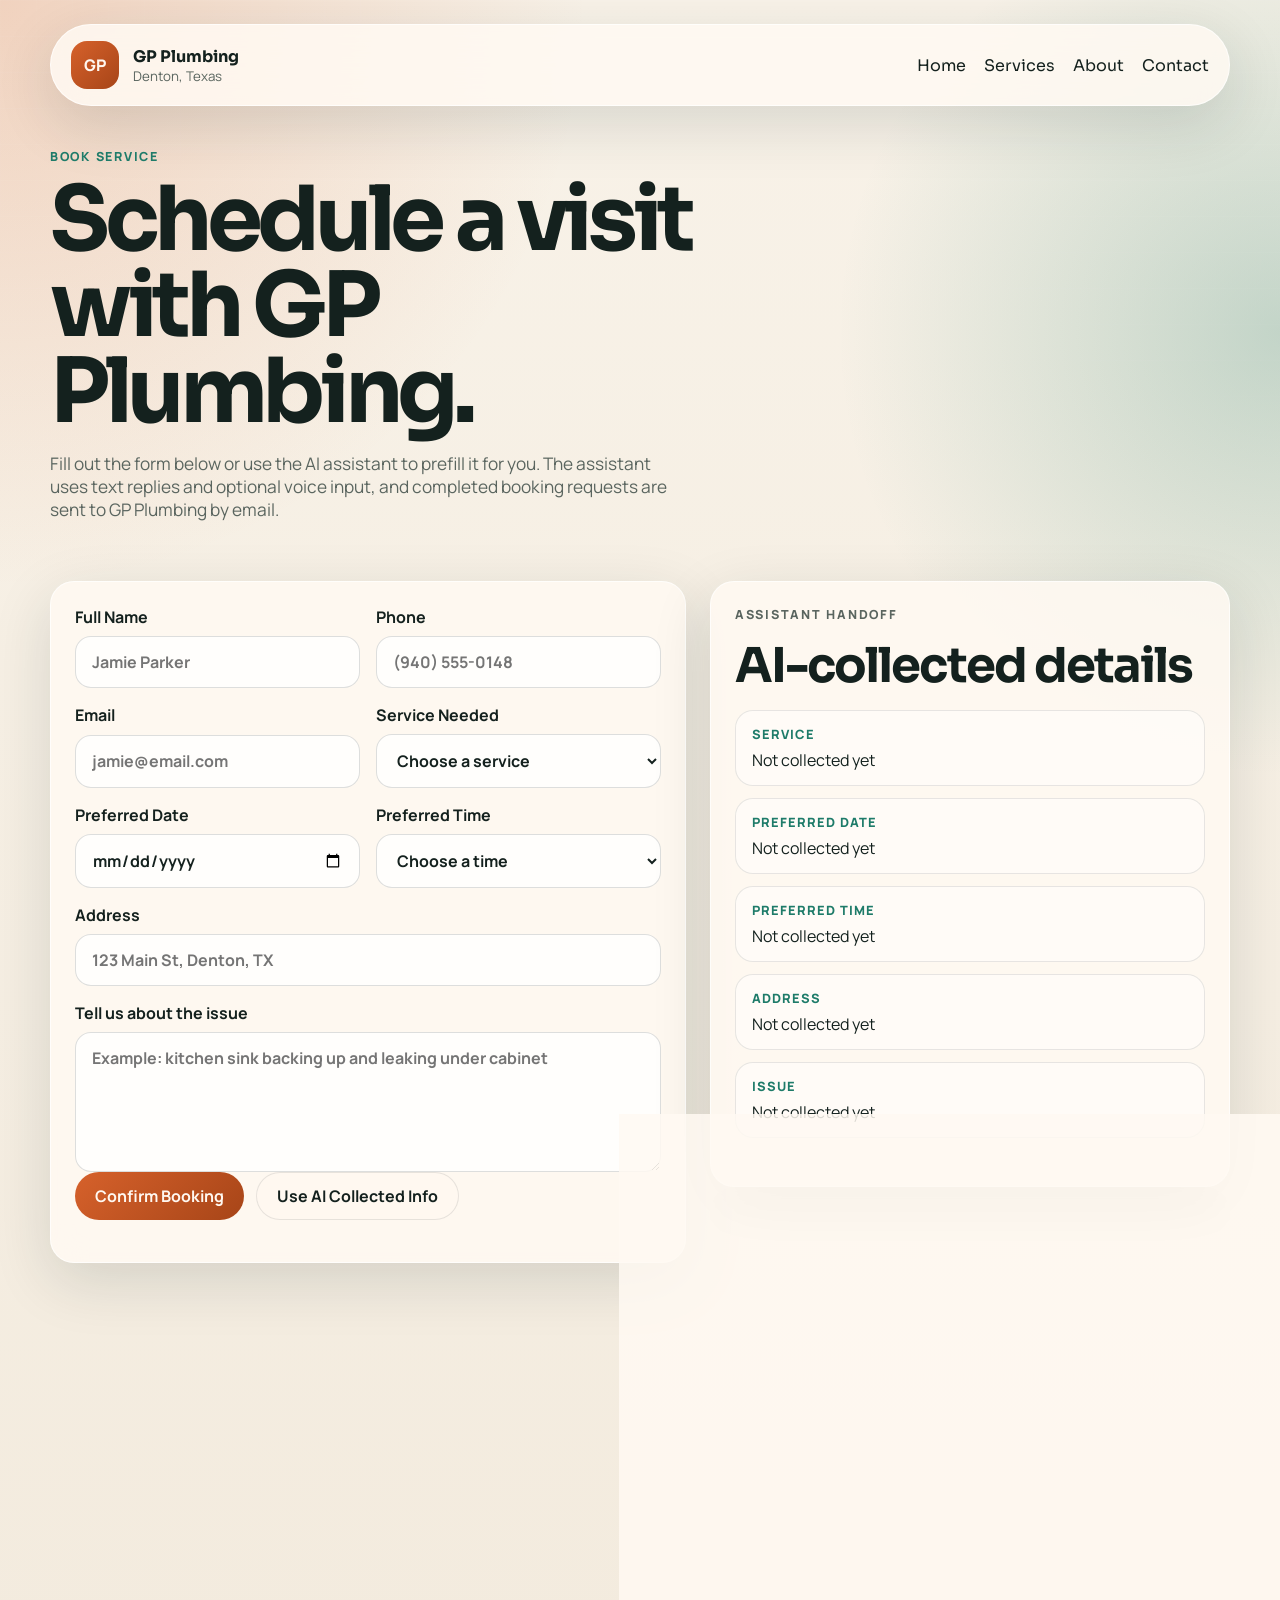
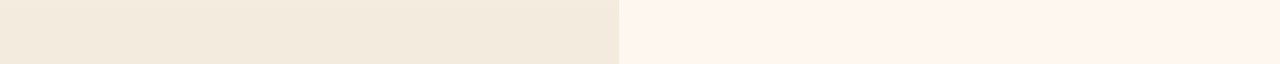
==== booking.html @ 114e571b "Add files via upload" ====
<!DOCTYPE html>
<html lang="en">
  <head>
    <meta charset="UTF-8" />
    <meta name="viewport" content="width=device-width, initial-scale=1.0" />
    <title>Book Plumbing Service | GP Plumbing</title>
    <meta
      name="description"
      content="Book plumbing service with GP Plumbing in Denton, Texas. Use our online scheduling form or the AI assistant."
    />
    <link rel="preconnect" href="https://fonts.googleapis.com" />
    <link rel="preconnect" href="https://fonts.gstatic.com" crossorigin />
    <link
      href="https://fonts.googleapis.com/css2?family=Manrope:wght@400;500;700;800&family=Sora:wght@400;600;700;800&display=swap"
      rel="stylesheet"
    />
    <link rel="stylesheet" href="styles.css" />
  </head>
  <body data-page="booking">
    <div class="site-shell">
      <header class="topbar">
        <a class="brand" href="index.html" aria-label="GP Plumbing home">
          <span class="brand-mark">GP</span>
          <span>
            <strong>GP Plumbing</strong>
            <small>Denton, Texas</small>
          </span>
        </a>

        <nav class="nav">
          <a href="index.html">Home</a>
          <a href="services.html">Services</a>
          <a href="about.html">About</a>
          <a href="contact.html">Contact</a>
        </nav>
      </header>

      <main>
        <section class="page-hero reveal">
          <p class="eyebrow">Book Service</p>
          <h1>Schedule a visit with GP Plumbing.</h1>
          <p class="hero-text">
            Fill out the form below or use the AI assistant to prefill it for
            you. The assistant uses text replies and optional voice input, and
            completed booking requests are sent to GP Plumbing by email.
          </p>
        </section>

        <section class="booking-layout">
          <form id="bookingForm" class="booking-form reveal delay-1">
            <input type="hidden" name="_subject" value="New GP Plumbing booking request" />
            <input type="hidden" name="_template" value="table" />
            <input type="hidden" name="_captcha" value="true" />
            <input type="hidden" name="_url" value="GP Plumbing booking page" />
            <div class="field-grid">
              <label>
                Full Name
                <input type="text" name="name" placeholder="Jamie Parker" required />
              </label>
              <label>
                Phone
                <input type="tel" name="phone" placeholder="(940) 555-0148" required />
              </label>
              <label>
                Email
                <input type="email" name="email" placeholder="jamie@email.com" required />
              </label>
              <label>
                Service Needed
                <select name="service" required>
                  <option value="">Choose a service</option>
                  <option>Leak Repair</option>
                  <option>Drain Cleaning</option>
                  <option>Water Heater Service</option>
                  <option>Fixture Installation</option>
                  <option>Emergency Plumbing</option>
                  <option>General Inspection</option>
                </select>
              </label>
              <label>
                Preferred Date
                <input type="date" name="date" required />
              </label>
              <label>
                Preferred Time
                <select name="time" required>
                  <option value="">Choose a time</option>
                  <option>8:00 AM - 10:00 AM</option>
                  <option>10:00 AM - 12:00 PM</option>
                  <option>12:00 PM - 2:00 PM</option>
                  <option>2:00 PM - 4:00 PM</option>
                  <option>4:00 PM - 6:00 PM</option>
                </select>
              </label>
              <label class="field-wide">
                Address
                <input
                  type="text"
                  name="address"
                  placeholder="123 Main St, Denton, TX"
                  required
                />
              </label>
              <label class="field-wide">
                Tell us about the issue
                <textarea
                  name="details"
                  rows="5"
                  placeholder="Example: kitchen sink backing up and leaking under cabinet"
                  required
                ></textarea>
              </label>
            </div>

            <div class="form-actions">
              <button type="submit" class="button">Confirm Booking</button>
              <button
                type="button"
                id="applyAssistantBooking"
                class="button button-secondary"
              >
                Use AI Collected Info
              </button>
            </div>

            <p id="bookingStatus" class="form-status" aria-live="polite"></p>
          </form>

          <aside class="side-stack reveal delay-2">
            <section class="side-card">
              <p class="eyebrow">Assistant Handoff</p>
              <h2>AI-collected details</h2>
              <dl id="bookingPreview" class="preview-list"></dl>
            </section>

            <section class="side-card">
              <p class="eyebrow">What Happens Next</p>
              <h2>Booking requests go straight to email.</h2>
              <div class="saved-bookings">
                <article class="saved-booking-item">
                  <div>
                    <strong>Email delivery</strong>
                    <p>
                      Each completed appointment request is sent to
                      satvikreddymedikonda@gmail.com.
                    </p>
                  </div>
                </article>
                <article class="saved-booking-item">
                  <div>
                    <strong>First-time setup</strong>
                    <p>
                      FormSubmit requires one email confirmation before live
                      bookings start delivering from the published site.
                    </p>
                  </div>
                </article>
              </div>
            </section>
          </aside>
        </section>
      </main>
    </div>

    <script src="app.js"></script>
  </body>
</html>
---- styles.css ----
:root {
  --bg: #f5efe4;
  --bg-deep: #122d2b;
  --panel: rgba(255, 250, 242, 0.85);
  --panel-strong: #fffaf2;
  --text: #14211e;
  --muted: #5a655f;
  --line: rgba(20, 33, 30, 0.1);
  --brand: #d6612b;
  --brand-deep: #a74518;
  --accent: #1e7b69;
  --shadow: 0 18px 60px rgba(18, 45, 43, 0.14);
  --radius: 24px;
}

* {
  box-sizing: border-box;
}

html {
  scroll-behavior: smooth;
}

body {
  margin: 0;
  min-height: 100vh;
  font-family: "Manrope", sans-serif;
  color: var(--text);
  background:
    radial-gradient(circle at top left, rgba(214, 97, 43, 0.22), transparent 28%),
    radial-gradient(circle at right 20%, rgba(30, 123, 105, 0.24), transparent 24%),
    linear-gradient(180deg, #f8f2e8 0%, #f3ebde 100%);
}

body::before {
  content: "";
  position: fixed;
  inset: 0;
  pointer-events: none;
  background-image: linear-gradient(rgba(255, 255, 255, 0.12) 1px, transparent 1px),
    linear-gradient(90deg, rgba(255, 255, 255, 0.08) 1px, transparent 1px);
  background-size: 36px 36px;
  mask-image: linear-gradient(180deg, rgba(0, 0, 0, 0.35), transparent 85%);
}

.site-shell {
  width: min(1180px, calc(100% - 32px));
  margin: 0 auto;
  padding: 24px 0 48px;
}

.topbar,
.footer,
.trust-strip,
.service-card,
.assistant-panel,
.booking-preview,
.panel,
.checklist,
.booking-form,
.side-card,
.metric-card,
.status-card {
  backdrop-filter: blur(16px);
  background: var(--panel);
  border: 1px solid rgba(255, 255, 255, 0.65);
  box-shadow: var(--shadow);
}

.topbar,
.footer {
  display: flex;
  align-items: center;
  justify-content: space-between;
  gap: 20px;
  padding: 16px 20px;
  border-radius: 999px;
}

.brand {
  display: inline-flex;
  align-items: center;
  gap: 14px;
  color: inherit;
  text-decoration: none;
}

.brand strong,
.nav a,
h1,
h2,
h3 {
  font-family: "Sora", sans-serif;
}

.brand span {
  display: grid;
}

.brand small {
  color: var(--muted);
}

.brand-mark {
  display: grid;
  place-items: center;
  width: 48px;
  height: 48px;
  border-radius: 16px;
  font-weight: 800;
  color: #fff7ef;
  background: linear-gradient(135deg, var(--brand), var(--brand-deep));
}

.nav {
  display: flex;
  align-items: center;
  gap: 18px;
  flex-wrap: wrap;
}

.nav a {
  color: var(--text);
  text-decoration: none;
}

.button {
  display: inline-flex;
  align-items: center;
  justify-content: center;
  gap: 8px;
  min-height: 48px;
  padding: 0 20px;
  border: 0;
  border-radius: 999px;
  font: inherit;
  font-weight: 700;
  color: #fff8f1;
  background: linear-gradient(135deg, var(--brand), var(--brand-deep));
  text-decoration: none;
  cursor: pointer;
  transition: transform 160ms ease, box-shadow 160ms ease, opacity 160ms ease;
}

.button:hover,
.chip:hover {
  transform: translateY(-1px);
}

.button-small {
  min-height: 40px;
  padding: 0 16px;
}

.button-secondary {
  color: var(--text);
  background: rgba(255, 248, 241, 0.7);
  border: 1px solid var(--line);
}

.hero,
.split,
.assistant-shell,
.booking-layout {
  display: grid;
  gap: 24px;
}

.hero {
  grid-template-columns: 1.2fr 0.8fr;
  align-items: center;
  padding: 56px 0 40px;
}

.hero-copy h1,
.page-hero h1 {
  margin: 0 0 16px;
  font-size: clamp(2.7rem, 7vw, 5.6rem);
  line-height: 0.96;
  letter-spacing: -0.06em;
  max-width: 11ch;
}

.hero-text {
  max-width: 58ch;
  font-size: 1.08rem;
  color: var(--muted);
}

.eyebrow {
  margin: 0 0 12px;
  color: var(--accent);
  font-weight: 800;
  letter-spacing: 0.14em;
  text-transform: uppercase;
  font-size: 0.78rem;
}

.hero-actions,
.form-actions,
.quick-actions {
  display: flex;
  flex-wrap: wrap;
  gap: 12px;
}

.hero-points {
  display: grid;
  gap: 10px;
  margin: 28px 0 0;
  padding: 0;
  list-style: none;
}

.hero-points li::before {
  content: "•";
  margin-right: 8px;
  color: var(--brand);
}

.hero-card {
  display: grid;
  gap: 18px;
}

.metric-card,
.status-card,
.service-card,
.panel,
.checklist,
.assistant-panel,
.booking-preview,
.booking-form,
.side-card {
  padding: 24px;
  border-radius: var(--radius);
}

.metric-card {
  min-height: 240px;
  background:
    linear-gradient(180deg, rgba(18, 45, 43, 0.88), rgba(18, 45, 43, 0.74)),
    radial-gradient(circle at top, rgba(214, 97, 43, 0.42), transparent 40%);
  color: #f8f2e8;
}

.metric-card span,
.status-card p {
  color: rgba(248, 242, 232, 0.76);
}

.metric-card strong {
  display: block;
  margin: 18px 0 14px;
  font-family: "Sora", sans-serif;
  font-size: 2.2rem;
}

.status-card {
  display: flex;
  align-items: center;
  justify-content: space-between;
}

.status-dot {
  display: inline-block;
  width: 10px;
  height: 10px;
  margin-right: 10px;
  border-radius: 50%;
  background: #23bb84;
  box-shadow: 0 0 0 6px rgba(35, 187, 132, 0.14);
}

.trust-strip,
.area-band {
  display: grid;
  gap: 16px;
}

.trust-strip {
  grid-template-columns: repeat(3, 1fr);
  padding: 22px 24px;
  border-radius: var(--radius);
}

.trust-strip strong,
.area-band span {
  display: block;
  font-family: "Sora", sans-serif;
}

.section,
.page-hero {
  padding: 42px 0;
}

.section-heading h2,
.side-card h2,
.booking-preview h3,
.panel h2 {
  margin: 0 0 14px;
  font-size: clamp(1.7rem, 4vw, 3rem);
  letter-spacing: -0.04em;
}

.grid.cards-3 {
  display: grid;
  grid-template-columns: repeat(3, 1fr);
  gap: 20px;
}

.service-card p,
.checklist p,
.section-heading p,
.assistant-header p,
.side-card p,
.booking-preview p,
.panel p {
  color: var(--muted);
}

.split {
  grid-template-columns: 1fr 1fr;
  align-items: stretch;
}

.panel-accent {
  background:
    linear-gradient(160deg, rgba(214, 97, 43, 0.14), rgba(255, 250, 242, 0.92)),
    var(--panel-strong);
}

.checklist {
  display: grid;
  gap: 16px;
}

.area-band {
  grid-template-columns: repeat(6, 1fr);
}

.area-band span {
  padding: 18px 16px;
  border-radius: 18px;
  text-align: center;
  background: rgba(255, 250, 242, 0.72);
  border: 1px solid var(--line);
}

.assistant-shell,
.booking-layout {
  grid-template-columns: 1.1fr 0.9fr;
  align-items: start;
}

.assistant-header,
.saved-booking-item {
  display: flex;
  align-items: start;
  justify-content: space-between;
  gap: 16px;
}

.assistant-live {
  padding: 8px 12px;
  border-radius: 999px;
  background: rgba(30, 123, 105, 0.12);
  color: var(--accent);
  font-weight: 700;
}

.chat-messages {
  display: grid;
  gap: 12px;
  height: 360px;
  overflow: auto;
  margin: 18px 0;
  padding-right: 4px;
}

.message {
  max-width: 85%;
  padding: 14px 16px;
  border-radius: 18px;
  line-height: 1.5;
}

.message-user {
  margin-left: auto;
  background: linear-gradient(135deg, var(--brand), var(--brand-deep));
  color: #fff8f1;
}

.message-assistant {
  background: rgba(255, 250, 242, 0.9);
  border: 1px solid var(--line);
}

.chat-form {
  display: grid;
  grid-template-columns: 1fr auto auto;
  gap: 10px;
}

.chip {
  min-height: 38px;
  padding: 0 14px;
  border-radius: 999px;
  border: 1px solid var(--line);
  background: rgba(255, 250, 242, 0.76);
  font: inherit;
  cursor: pointer;
}

.preview-list {
  display: grid;
  gap: 12px;
  margin: 0 0 24px;
}

.preview-list div,
.saved-booking-item {
  padding: 14px 16px;
  border-radius: 18px;
  background: rgba(255, 255, 255, 0.52);
  border: 1px solid var(--line);
}

.preview-list dt {
  font-size: 0.8rem;
  font-weight: 800;
  color: var(--accent);
  text-transform: uppercase;
  letter-spacing: 0.08em;
}

.preview-list dd {
  margin: 6px 0 0;
}

.booking-form .field-grid {
  display: grid;
  grid-template-columns: repeat(2, minmax(0, 1fr));
  gap: 16px;
}

.field-wide {
  grid-column: 1 / -1;
}

label {
  display: grid;
  gap: 8px;
  font-weight: 700;
}

input,
select,
textarea {
  width: 100%;
  min-height: 52px;
  padding: 14px 16px;
  border: 1px solid rgba(20, 33, 30, 0.14);
  border-radius: 16px;
  font: inherit;
  color: var(--text);
  background: rgba(255, 255, 255, 0.8);
}

textarea {
  resize: vertical;
  min-height: 130px;
}

input:focus,
select:focus,
textarea:focus {
  outline: 2px solid rgba(214, 97, 43, 0.22);
  border-color: rgba(214, 97, 43, 0.4);
}

.form-status {
  margin: 18px 0 0;
  font-weight: 700;
}

.saved-bookings {
  display: grid;
  gap: 14px;
}

.saved-booking-item p,
.empty-state {
  margin: 0;
  color: var(--muted);
}

.saved-booking-item strong {
  display: block;
  margin-bottom: 4px;
}

.sr-only {
  position: absolute;
  width: 1px;
  height: 1px;
  padding: 0;
  margin: -1px;
  overflow: hidden;
  clip: rect(0, 0, 0, 0);
  white-space: nowrap;
  border: 0;
}

.reveal {
  opacity: 0;
  transform: translateY(18px);
  animation: rise 700ms ease forwards;
}

.delay-1 {
  animation-delay: 120ms;
}

.delay-2 {
  animation-delay: 220ms;
}

@keyframes rise {
  to {
    opacity: 1;
    transform: translateY(0);
  }
}

@media (max-width: 960px) {
  .hero,
  .split,
  .assistant-shell,
  .booking-layout,
  .grid.cards-3,
  .trust-strip,
  .area-band {
    grid-template-columns: 1fr;
  }

  .topbar,
  .footer {
    border-radius: 28px;
    flex-direction: column;
    align-items: flex-start;
  }

  .chat-form {
    grid-template-columns: 1fr;
  }
}

@media (max-width: 640px) {
  .site-shell {
    width: min(100% - 20px, 1180px);
    padding-top: 12px;
  }

  .hero-copy h1,
  .page-hero h1 {
    max-width: none;
    font-size: clamp(2.3rem, 14vw, 3.8rem);
  }

  .booking-form .field-grid {
    grid-template-columns: 1fr;
  }
}
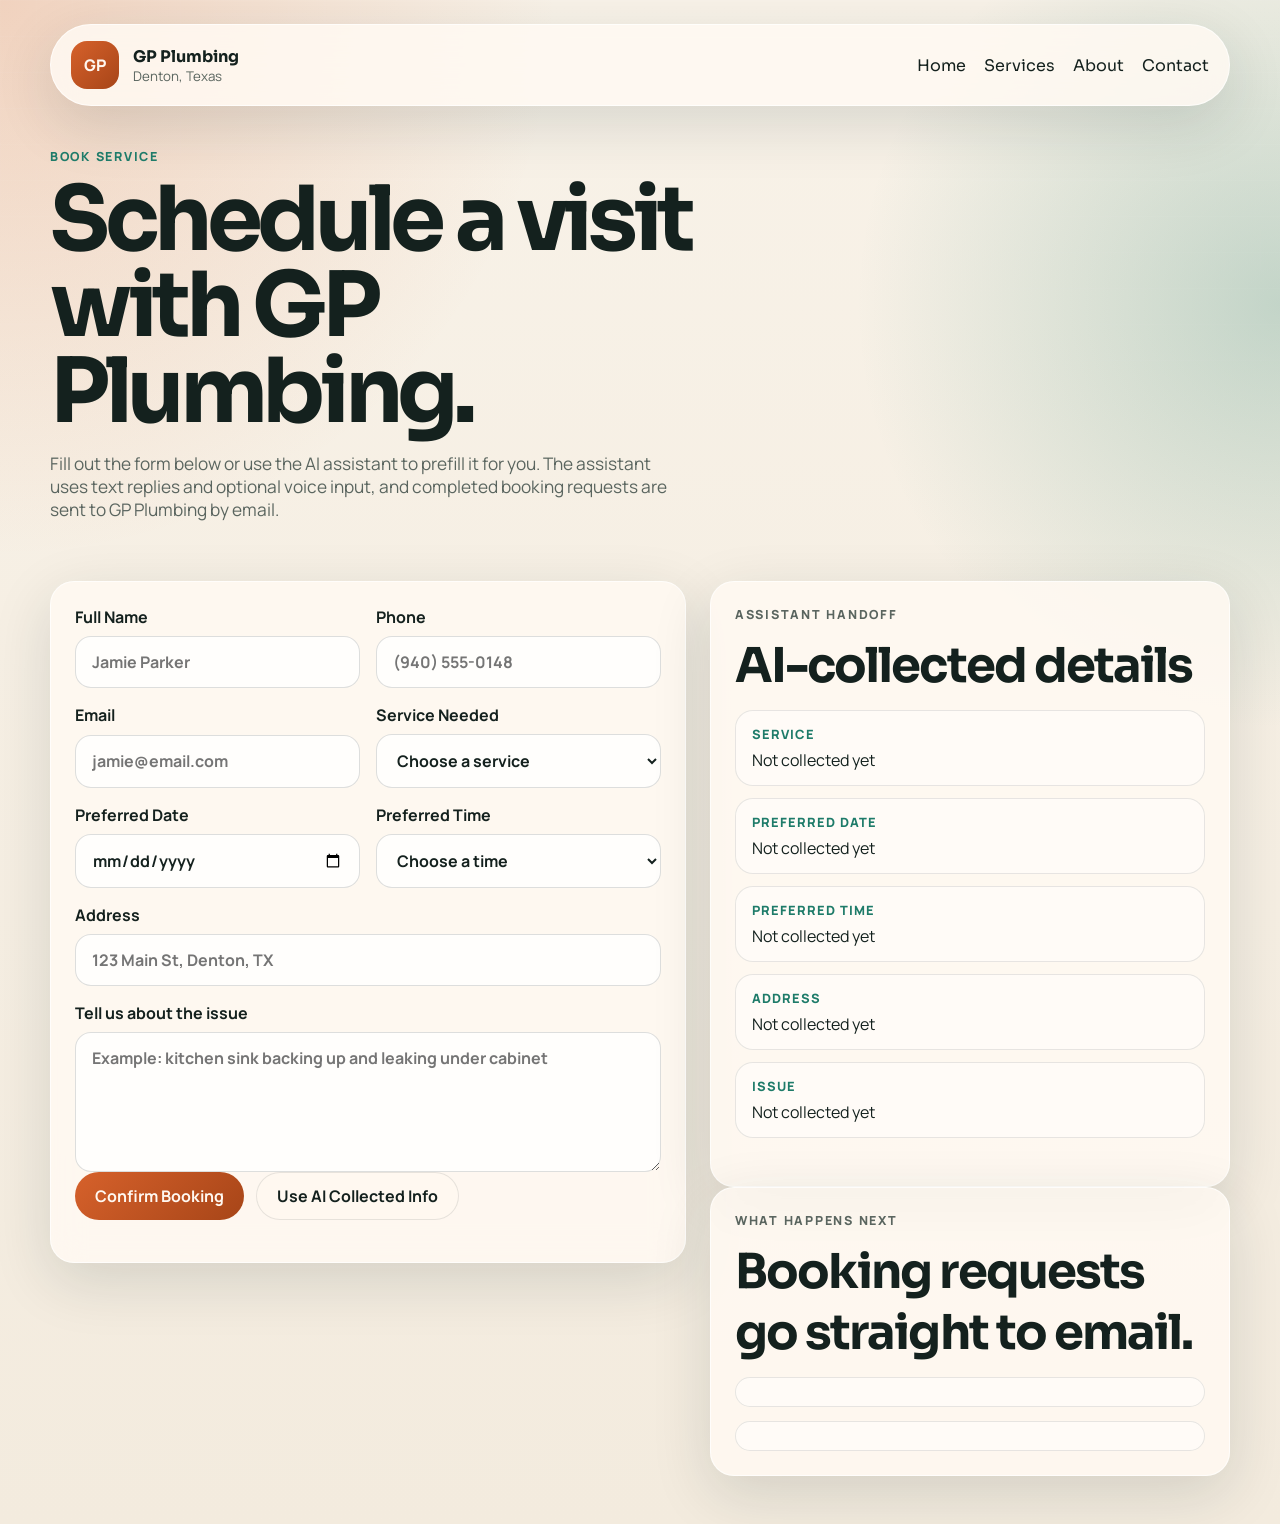
==== commit e6dcd8d9: "Remove email delivery and setup instructions Removed email delivery information and first-time setup" ====
--- a/booking.html
+++ b/booking.html
@@ -139,19 +139,9 @@
               <div class="saved-bookings">
                 <article class="saved-booking-item">
                   <div>
-                    <strong>Email delivery</strong>
-                    <p>
-                      Each completed appointment request is sent to
-                      satvikreddymedikonda@gmail.com.
-                    </p>
                   </div>
                 </article>
                 <article class="saved-booking-item">
-                  <div>
-                    <strong>First-time setup</strong>
-                    <p>
-                      FormSubmit requires one email confirmation before live
-                      bookings start delivering from the published site.
                     </p>
                   </div>
                 </article>
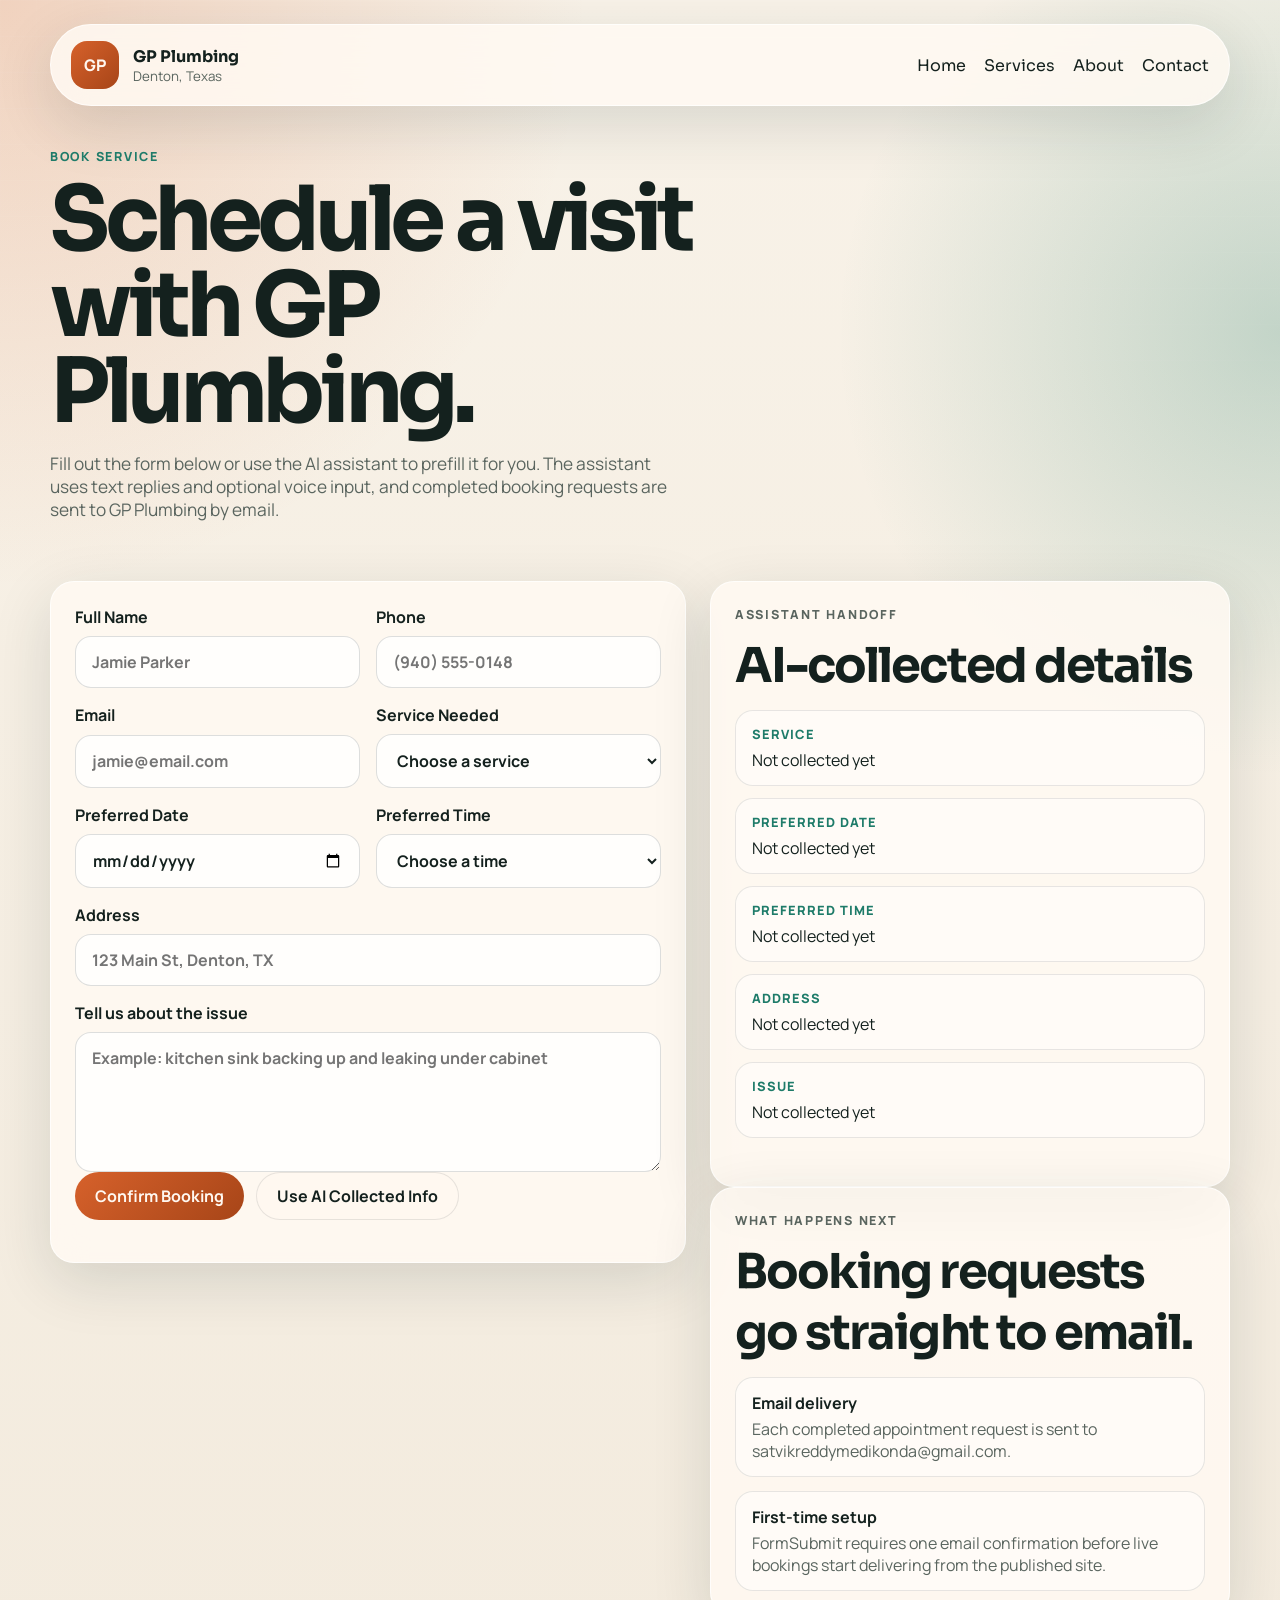
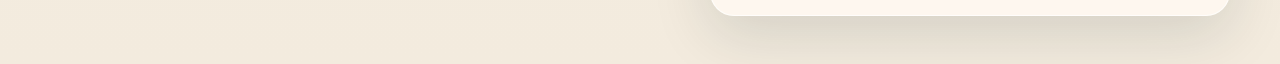
==== commit fd9098b6: "Add files via upload" ====
--- a/booking.html
+++ b/booking.html
@@ -139,9 +139,19 @@
               <div class="saved-bookings">
                 <article class="saved-booking-item">
                   <div>
+                    <strong>Email delivery</strong>
+                    <p>
+                      Each completed appointment request is sent to
+                      satvikreddymedikonda@gmail.com.
+                    </p>
                   </div>
                 </article>
                 <article class="saved-booking-item">
+                  <div>
+                    <strong>First-time setup</strong>
+                    <p>
+                      FormSubmit requires one email confirmation before live
+                      bookings start delivering from the published site.
                     </p>
                   </div>
                 </article>
